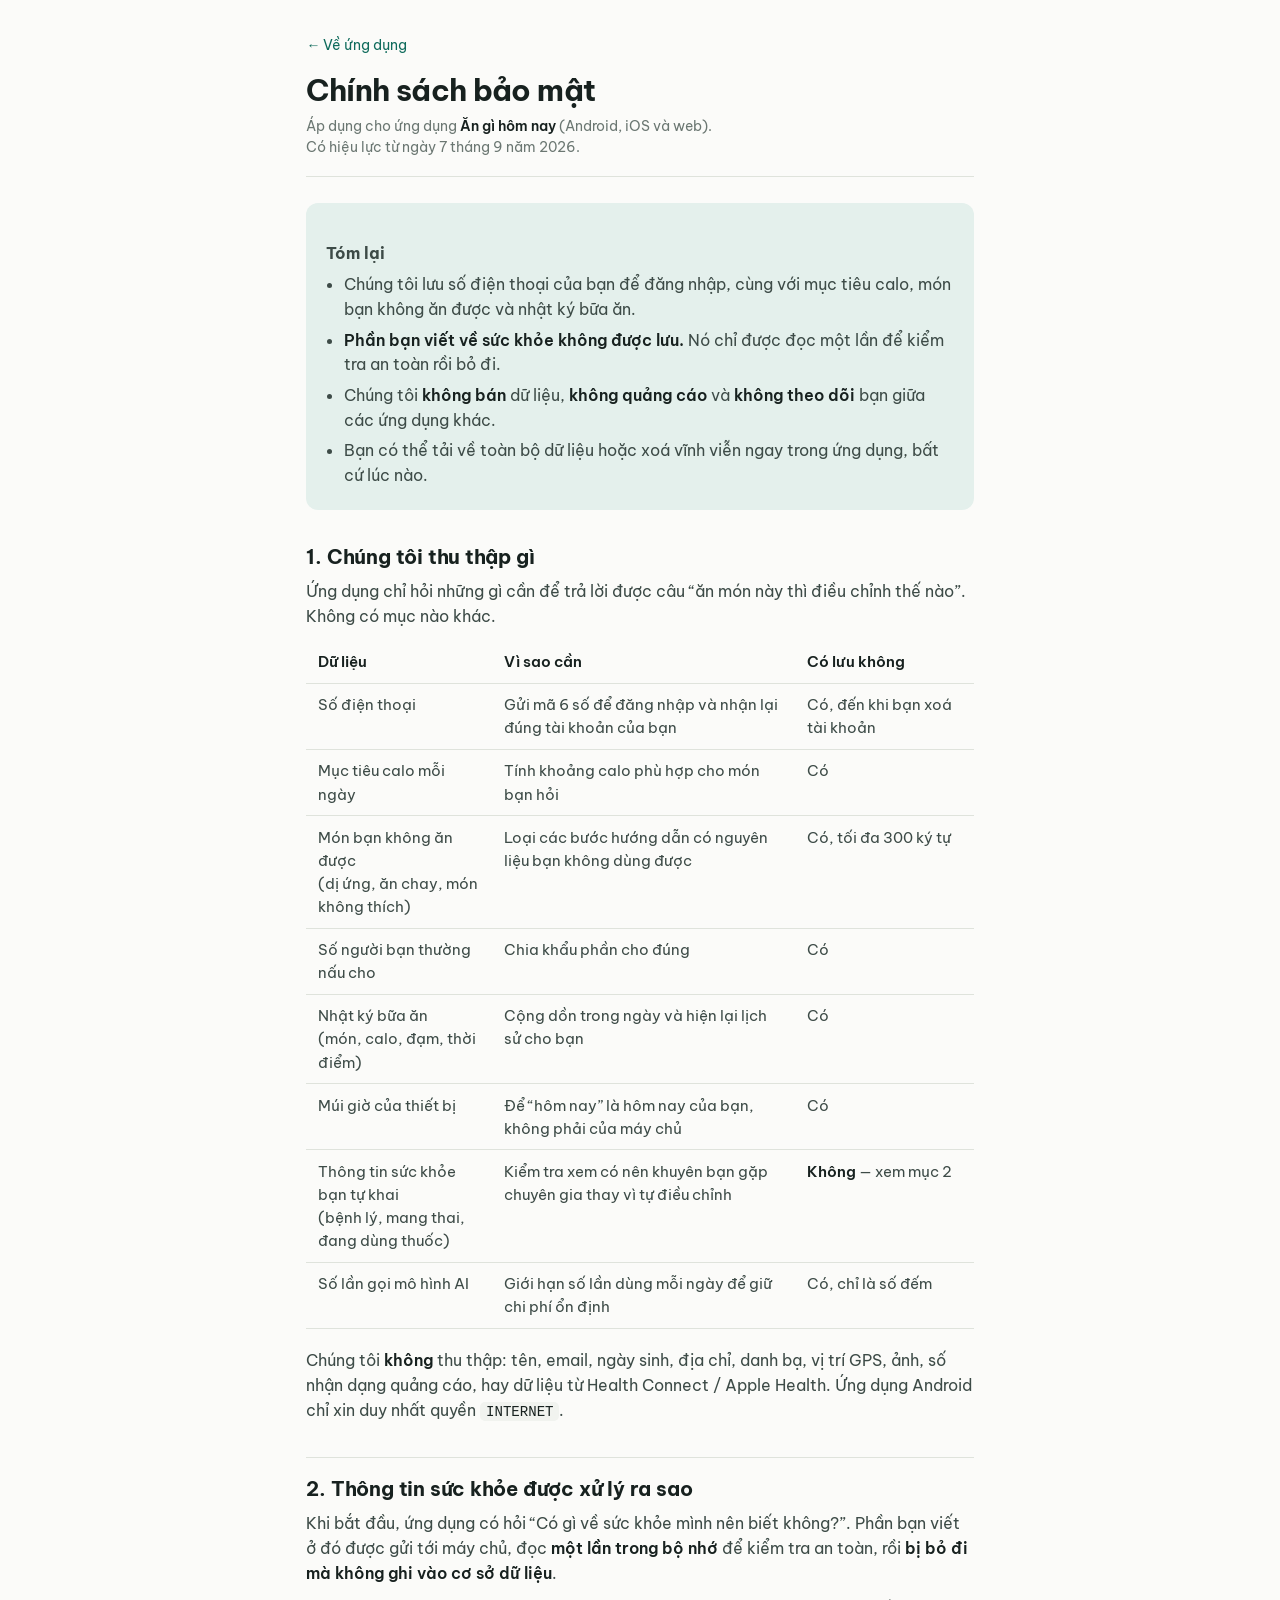
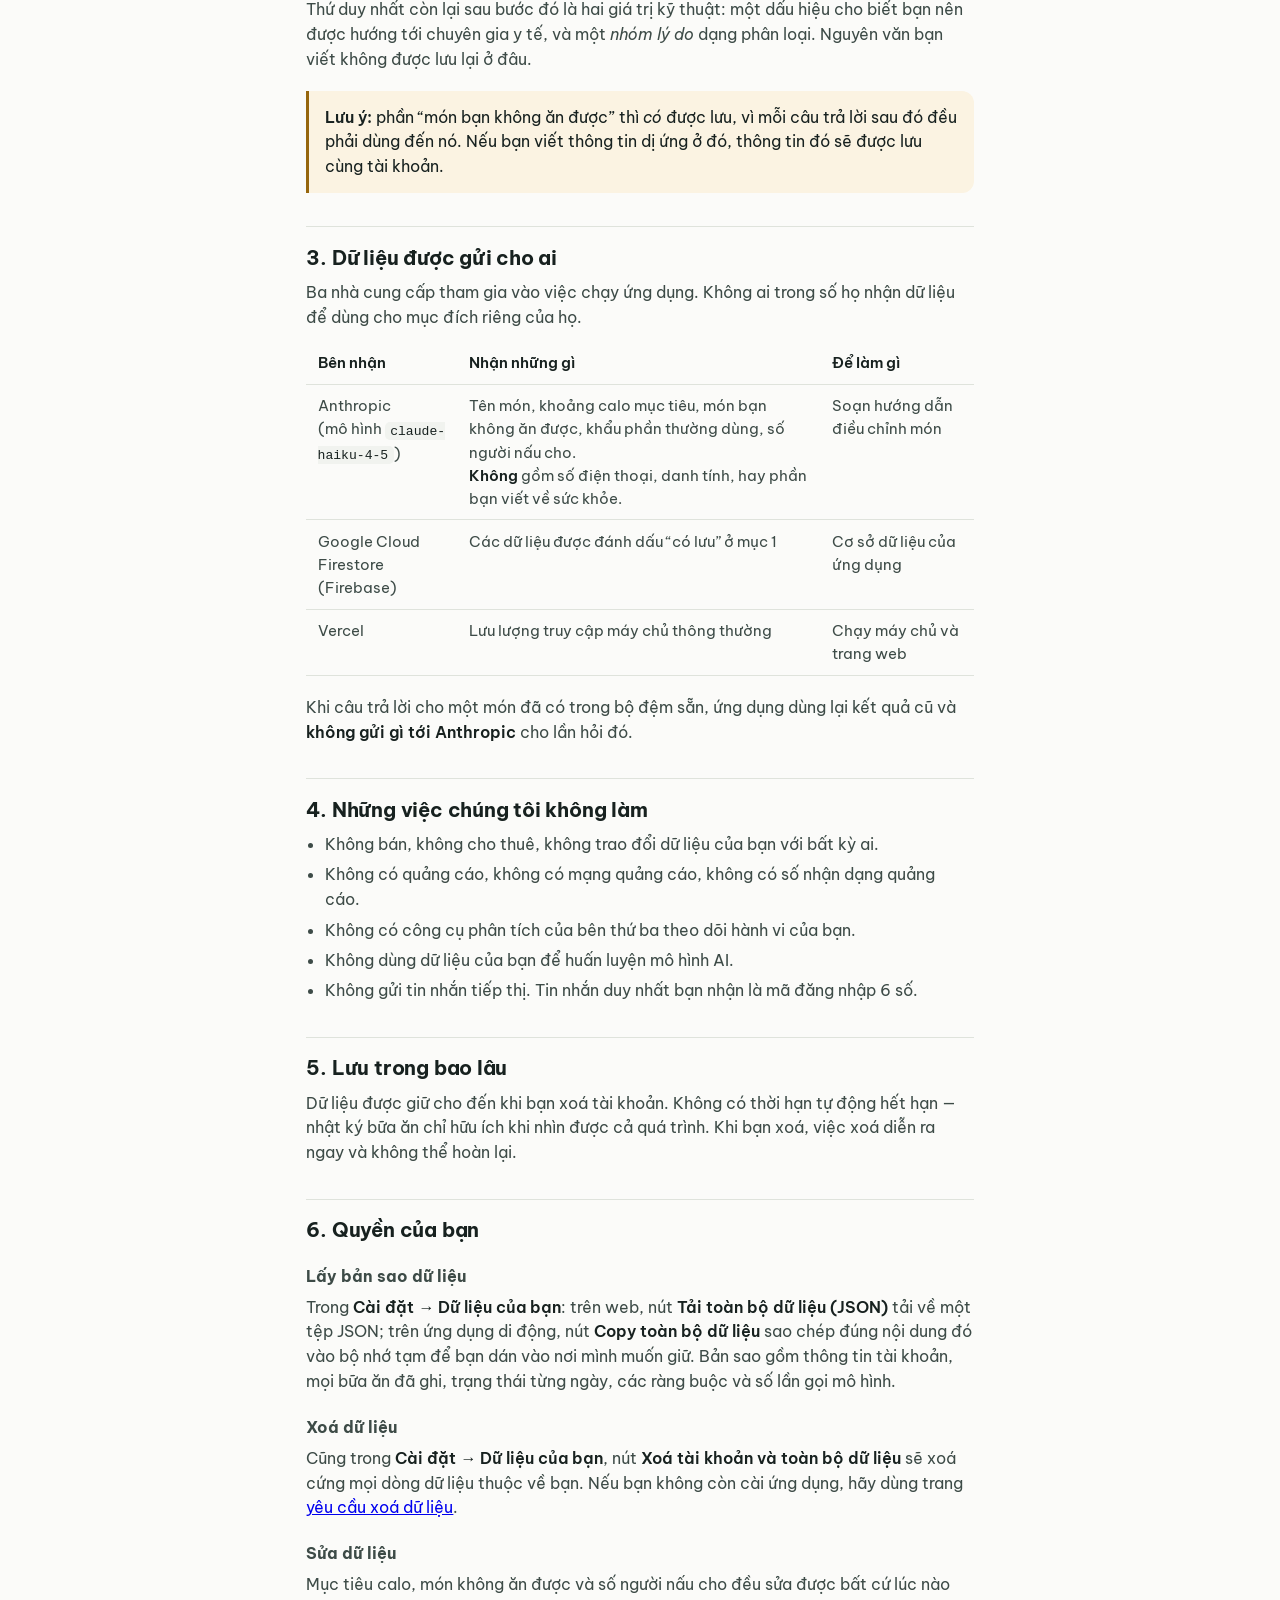
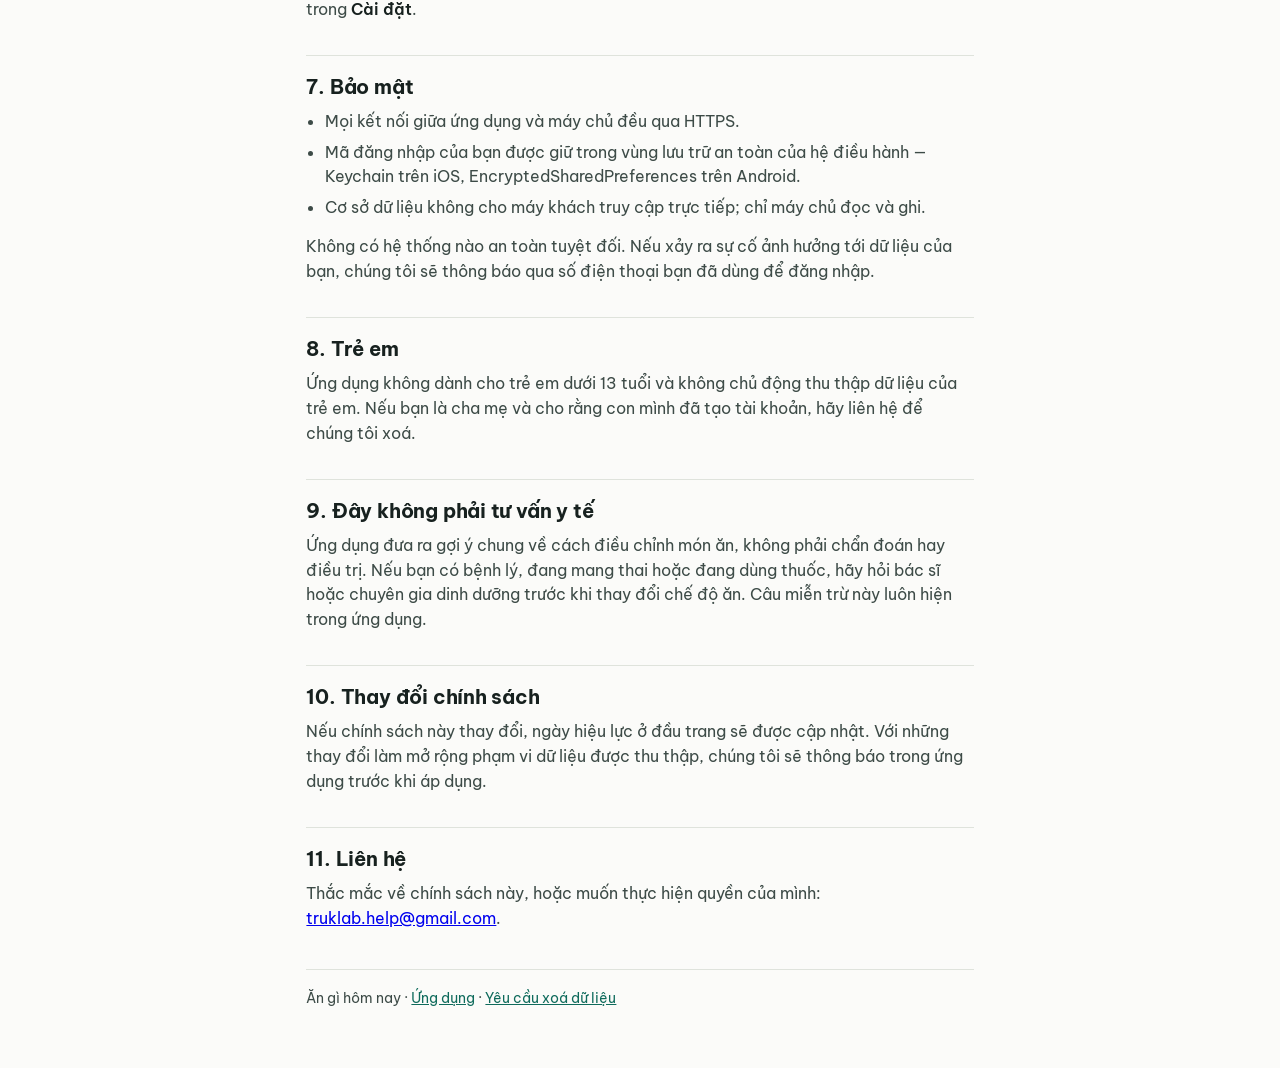
==== angihomnay/privacy/index.html @ 46d0ea37 "Namespace the legal pages under /angihomnay/ This user site may host pages for more than one app, so" ====
<!DOCTYPE html>
<html lang="vi">
<head>
<meta charset="utf-8">
<meta name="viewport" content="width=device-width, initial-scale=1, viewport-fit=cover">
<meta name="theme-color" content="#0F6B5C">
<title>Chính sách bảo mật — Ăn gì hôm nay</title>
<meta name="description" content="Chính sách bảo mật của ứng dụng Ăn gì hôm nay: dữ liệu nào được thu thập, gửi cho ai, lưu bao lâu, và cách bạn xoá dữ liệu của mình.">
<link rel="preconnect" href="https://fonts.googleapis.com">
<link rel="preconnect" href="https://fonts.gstatic.com" crossorigin>
<link rel="stylesheet" href="https://fonts.googleapis.com/css2?family=Be+Vietnam+Pro:wght@400;500;600;700&display=swap">
<link rel="stylesheet" href="/angihomnay/legal.css">
</head>
<body>

<main class="doc">

  <header>
    <a class="back" href="https://angihomnay-frontend.vercel.app/">← Về ứng dụng</a>
    <h1>Chính sách bảo mật</h1>
    <p class="updated">Áp dụng cho ứng dụng <strong>Ăn gì hôm nay</strong> (Android, iOS và web).<br>
    Có hiệu lực từ ngày 7 tháng 9 năm 2026.</p>
  </header>

  <div class="summary">
    <h3>Tóm lại</h3>
    <ul>
      <li>Chúng tôi lưu số điện thoại của bạn để đăng nhập, cùng với mục tiêu calo, món bạn không ăn được và nhật ký bữa ăn.</li>
      <li><strong>Phần bạn viết về sức khỏe không được lưu.</strong> Nó chỉ được đọc một lần để kiểm tra an toàn rồi bỏ đi.</li>
      <li>Chúng tôi <strong>không bán</strong> dữ liệu, <strong>không quảng cáo</strong> và <strong>không theo dõi</strong> bạn giữa các ứng dụng khác.</li>
      <li>Bạn có thể tải về toàn bộ dữ liệu hoặc xoá vĩnh viễn ngay trong ứng dụng, bất cứ lúc nào.</li>
    </ul>
  </div>

  <h2>1. Chúng tôi thu thập gì</h2>

  <p>Ứng dụng chỉ hỏi những gì cần để trả lời được câu “ăn món này thì điều chỉnh thế nào”. Không có mục nào khác.</p>

  <div class="table-wrap">
  <table>
    <thead>
      <tr><th>Dữ liệu</th><th>Vì sao cần</th><th>Có lưu không</th></tr>
    </thead>
    <tbody>
      <tr>
        <td>Số điện thoại</td>
        <td>Gửi mã 6 số để đăng nhập và nhận lại đúng tài khoản của bạn</td>
        <td>Có, đến khi bạn xoá tài khoản</td>
      </tr>
      <tr>
        <td>Mục tiêu calo mỗi ngày</td>
        <td>Tính khoảng calo phù hợp cho món bạn hỏi</td>
        <td>Có</td>
      </tr>
      <tr>
        <td>Món bạn không ăn được<br>(dị ứng, ăn chay, món không thích)</td>
        <td>Loại các bước hướng dẫn có nguyên liệu bạn không dùng được</td>
        <td>Có, tối đa 300 ký tự</td>
      </tr>
      <tr>
        <td>Số người bạn thường nấu cho</td>
        <td>Chia khẩu phần cho đúng</td>
        <td>Có</td>
      </tr>
      <tr>
        <td>Nhật ký bữa ăn<br>(món, calo, đạm, thời điểm)</td>
        <td>Cộng dồn trong ngày và hiện lại lịch sử cho bạn</td>
        <td>Có</td>
      </tr>
      <tr>
        <td>Múi giờ của thiết bị</td>
        <td>Để “hôm nay” là hôm nay của bạn, không phải của máy chủ</td>
        <td>Có</td>
      </tr>
      <tr>
        <td>Thông tin sức khỏe bạn tự khai<br>(bệnh lý, mang thai, đang dùng thuốc)</td>
        <td>Kiểm tra xem có nên khuyên bạn gặp chuyên gia thay vì tự điều chỉnh</td>
        <td><strong>Không</strong> — xem mục 2</td>
      </tr>
      <tr>
        <td>Số lần gọi mô hình AI</td>
        <td>Giới hạn số lần dùng mỗi ngày để giữ chi phí ổn định</td>
        <td>Có, chỉ là số đếm</td>
      </tr>
    </tbody>
  </table>
  </div>

  <p>Chúng tôi <strong>không</strong> thu thập: tên, email, ngày sinh, địa chỉ, danh bạ, vị trí GPS, ảnh, số nhận dạng quảng cáo, hay dữ liệu từ Health Connect / Apple Health. Ứng dụng Android chỉ xin duy nhất quyền <code>INTERNET</code>.</p>

  <h2>2. Thông tin sức khỏe được xử lý ra sao</h2>

  <p>Khi bắt đầu, ứng dụng có hỏi “Có gì về sức khỏe mình nên biết không?”. Phần bạn viết ở đó được gửi tới máy chủ, đọc <strong>một lần trong bộ nhớ</strong> để kiểm tra an toàn, rồi <strong>bị bỏ đi mà không ghi vào cơ sở dữ liệu</strong>.</p>

  <p>Thứ duy nhất còn lại sau bước đó là hai giá trị kỹ thuật: một dấu hiệu cho biết bạn nên được hướng tới chuyên gia y tế, và một <em>nhóm lý do</em> dạng phân loại. Nguyên văn bạn viết không được lưu lại ở đâu.</p>

  <div class="note">
    <p><strong>Lưu ý:</strong> phần “món bạn không ăn được” thì <em>có</em> được lưu, vì mỗi câu trả lời sau đó đều phải dùng đến nó. Nếu bạn viết thông tin dị ứng ở đó, thông tin đó sẽ được lưu cùng tài khoản.</p>
  </div>

  <h2>3. Dữ liệu được gửi cho ai</h2>

  <p>Ba nhà cung cấp tham gia vào việc chạy ứng dụng. Không ai trong số họ nhận dữ liệu để dùng cho mục đích riêng của họ.</p>

  <div class="table-wrap">
  <table>
    <thead>
      <tr><th>Bên nhận</th><th>Nhận những gì</th><th>Để làm gì</th></tr>
    </thead>
    <tbody>
      <tr>
        <td>Anthropic<br>(mô hình <code>claude-haiku-4-5</code>)</td>
        <td>Tên món, khoảng calo mục tiêu, món bạn không ăn được, khẩu phần thường dùng, số người nấu cho.<br><strong>Không</strong> gồm số điện thoại, danh tính, hay phần bạn viết về sức khỏe.</td>
        <td>Soạn hướng dẫn điều chỉnh món</td>
      </tr>
      <tr>
        <td>Google Cloud Firestore<br>(Firebase)</td>
        <td>Các dữ liệu được đánh dấu “có lưu” ở mục 1</td>
        <td>Cơ sở dữ liệu của ứng dụng</td>
      </tr>
      <tr>
        <td>Vercel</td>
        <td>Lưu lượng truy cập máy chủ thông thường</td>
        <td>Chạy máy chủ và trang web</td>
      </tr>
    </tbody>
  </table>
  </div>

  <p>Khi câu trả lời cho một món đã có trong bộ đệm sẵn, ứng dụng dùng lại kết quả cũ và <strong>không gửi gì tới Anthropic</strong> cho lần hỏi đó.</p>

  <h2>4. Những việc chúng tôi không làm</h2>

  <ul>
    <li>Không bán, không cho thuê, không trao đổi dữ liệu của bạn với bất kỳ ai.</li>
    <li>Không có quảng cáo, không có mạng quảng cáo, không có số nhận dạng quảng cáo.</li>
    <li>Không có công cụ phân tích của bên thứ ba theo dõi hành vi của bạn.</li>
    <li>Không dùng dữ liệu của bạn để huấn luyện mô hình AI.</li>
    <li>Không gửi tin nhắn tiếp thị. Tin nhắn duy nhất bạn nhận là mã đăng nhập 6 số.</li>
  </ul>

  <h2>5. Lưu trong bao lâu</h2>

  <p>Dữ liệu được giữ cho đến khi bạn xoá tài khoản. Không có thời hạn tự động hết hạn — nhật ký bữa ăn chỉ hữu ích khi nhìn được cả quá trình. Khi bạn xoá, việc xoá diễn ra ngay và không thể hoàn lại.</p>

  <h2>6. Quyền của bạn</h2>

  <h3>Lấy bản sao dữ liệu</h3>
  <p>Trong <strong>Cài đặt → Dữ liệu của bạn</strong>: trên web, nút <strong>Tải toàn bộ dữ liệu (JSON)</strong> tải về một tệp JSON; trên ứng dụng di động, nút <strong>Copy toàn bộ dữ liệu</strong> sao chép đúng nội dung đó vào bộ nhớ tạm để bạn dán vào nơi mình muốn giữ. Bản sao gồm thông tin tài khoản, mọi bữa ăn đã ghi, trạng thái từng ngày, các ràng buộc và số lần gọi mô hình.</p>

  <h3>Xoá dữ liệu</h3>
  <p>Cũng trong <strong>Cài đặt → Dữ liệu của bạn</strong>, nút <strong>Xoá tài khoản và toàn bộ dữ liệu</strong> sẽ xoá cứng mọi dòng dữ liệu thuộc về bạn. Nếu bạn không còn cài ứng dụng, hãy dùng trang <a href="/angihomnay/data-deletion/">yêu cầu xoá dữ liệu</a>.</p>

  <h3>Sửa dữ liệu</h3>
  <p>Mục tiêu calo, món không ăn được và số người nấu cho đều sửa được bất cứ lúc nào trong <strong>Cài đặt</strong>.</p>

  <h2>7. Bảo mật</h2>

  <ul>
    <li>Mọi kết nối giữa ứng dụng và máy chủ đều qua HTTPS.</li>
    <li>Mã đăng nhập của bạn được giữ trong vùng lưu trữ an toàn của hệ điều hành — Keychain trên iOS, EncryptedSharedPreferences trên Android.</li>
    <li>Cơ sở dữ liệu không cho máy khách truy cập trực tiếp; chỉ máy chủ đọc và ghi.</li>
  </ul>

  <p>Không có hệ thống nào an toàn tuyệt đối. Nếu xảy ra sự cố ảnh hưởng tới dữ liệu của bạn, chúng tôi sẽ thông báo qua số điện thoại bạn đã dùng để đăng nhập.</p>

  <h2>8. Trẻ em</h2>

  <p>Ứng dụng không dành cho trẻ em dưới 13 tuổi và không chủ động thu thập dữ liệu của trẻ em. Nếu bạn là cha mẹ và cho rằng con mình đã tạo tài khoản, hãy liên hệ để chúng tôi xoá.</p>

  <h2>9. Đây không phải tư vấn y tế</h2>

  <p>Ứng dụng đưa ra gợi ý chung về cách điều chỉnh món ăn, không phải chẩn đoán hay điều trị. Nếu bạn có bệnh lý, đang mang thai hoặc đang dùng thuốc, hãy hỏi bác sĩ hoặc chuyên gia dinh dưỡng trước khi thay đổi chế độ ăn. Câu miễn trừ này luôn hiện trong ứng dụng.</p>

  <h2>10. Thay đổi chính sách</h2>

  <p>Nếu chính sách này thay đổi, ngày hiệu lực ở đầu trang sẽ được cập nhật. Với những thay đổi làm mở rộng phạm vi dữ liệu được thu thập, chúng tôi sẽ thông báo trong ứng dụng trước khi áp dụng.</p>

  <h2>11. Liên hệ</h2>

  <p>Thắc mắc về chính sách này, hoặc muốn thực hiện quyền của mình: <a href="mailto:truklab.help@gmail.com">truklab.help@gmail.com</a>.</p>

  <footer>
    <p>Ăn gì hôm nay · <a href="https://angihomnay-frontend.vercel.app/">Ứng dụng</a> · <a href="/angihomnay/data-deletion/">Yêu cầu xoá dữ liệu</a></p>
  </footer>

</main>

</body>
</html>
---- angihomnay/legal.css ----
/* Ăn gì hôm nay — legal pages on GitHub Pages.
   Self-contained: the tokens, base and type rules are copied from the
   app's styles.css so these pages do not depend on the app being up. */

:root {
  --ground: #FBFBF9;
  --surface: #FFFFFF;
  --surface-2: #F1F3EF;
  --ink: #17211F;
  --ink-soft: #3D4B47;
  --ink-mute: #6B7772;
  --rule: #DFE3DC;
  --accent: #0F6B5C;
  --accent-ink: #FFFFFF;
  --accent-soft: #E4F0EC;
  --warn: #96660D;
  --warn-soft: #FBF3E2;
  --danger: #A8322A;
  --danger-soft: #F9EBE9;
  --radius: 12px;
  --f: "Be Vietnam Pro", -apple-system, BlinkMacSystemFont, "Segoe UI", Roboto, sans-serif;
}

@media (prefers-color-scheme: dark) {
  :root:not([data-theme="light"]) {
    --ground: #101615;
    --surface: #18201F;
    --surface-2: #202A28;
    --ink: #E7EDEA;
    --ink-soft: #B4C0BB;
    --ink-mute: #86928D;
    --rule: #2B3634;
    --accent: #4FBFA8;
    --accent-ink: #0B1413;
    --accent-soft: #15302B;
    --warn: #D9A945;
    --warn-soft: #2A2214;
    --danger: #E48C82;
    --danger-soft: #2E1B19;
  }
}

:root[data-theme="dark"] {
  --ground: #101615;
  --surface: #18201F;
  --surface-2: #202A28;
  --ink: #E7EDEA;
  --ink-soft: #B4C0BB;
  --ink-mute: #86928D;
  --rule: #2B3634;
  --accent: #4FBFA8;
  --accent-ink: #0B1413;
  --accent-soft: #15302B;
  --warn: #D9A945;
  --warn-soft: #2A2214;
  --danger: #E48C82;
  --danger-soft: #2E1B19;
}

* { box-sizing: border-box; }

body {
  margin: 0;
  background: var(--ground);
  color: var(--ink);
  font-family: var(--f);
  font-size: 16px;
  line-height: 1.55;
  -webkit-font-smoothing: antialiased;
  -webkit-text-size-adjust: 100%;
}

h1 { font-size: 1.9rem; line-height: 1.15; margin: 0 0 .5rem; letter-spacing: -.02em; }
h2 { font-size: 1.28rem; line-height: 1.25; margin: 0 0 .35rem; letter-spacing: -.01em; }
h3 { font-size: 1rem; margin: 0 0 .5rem; }
p  { margin: 0 0 .75rem; }

/* Layout for the standalone legal pages (/privacy, /data-deletion).
   Tokens, type and dark mode all come from styles.css; this only adds the
   reading column and the few prose elements the app itself never needed. */

.doc {
  max-width: 44rem;
  margin: 0 auto;
  padding: 2rem 1.15rem calc(3rem + env(safe-area-inset-bottom));
}

.doc header { border-bottom: 1px solid var(--rule); padding-bottom: 1.1rem; margin-bottom: 1.6rem; }
.doc .back { display: inline-block; font-size: .87rem; color: var(--accent); text-decoration: none; margin-bottom: 1rem; }
.doc .back:hover { text-decoration: underline; }
.doc .updated { color: var(--ink-mute); font-size: .87rem; margin: 0; }

.doc h2 {
  margin: 2.1rem 0 .6rem;
  padding-top: 1.1rem;
  border-top: 1px solid var(--rule);
}
.doc h2:first-of-type { border-top: 0; padding-top: 0; }
.doc h3 { margin: 1.3rem 0 .4rem; color: var(--ink-soft); }
.doc p, .doc li { color: var(--ink-soft); }
.doc strong { color: var(--ink); font-weight: 600; }

.doc ul { margin: 0 0 .9rem; padding-left: 1.15rem; }
.doc li { margin-bottom: .35rem; }

.doc .summary {
  background: var(--accent-soft);
  border-radius: var(--radius);
  padding: 1.1rem 1.2rem .5rem;
  margin-bottom: 1.8rem;
}
.doc .summary p:last-child { margin-bottom: .75rem; }

.doc .note {
  background: var(--warn-soft);
  border-left: 3px solid var(--warn);
  border-radius: 0 var(--radius) var(--radius) 0;
  padding: .85rem 1rem .1rem;
  margin: 1.2rem 0;
}
.doc .note p { color: var(--ink); }

.doc .table-wrap { overflow-x: auto; margin: 0 0 1.2rem; }
.doc table { border-collapse: collapse; width: 100%; font-size: .93rem; min-width: 22rem; }
.doc th, .doc td { text-align: left; vertical-align: top; padding: .6rem .7rem; border-bottom: 1px solid var(--rule); }
.doc th { color: var(--ink); font-weight: 600; white-space: nowrap; }
.doc td { color: var(--ink-soft); }

.doc code {
  background: var(--surface-2);
  border-radius: 5px;
  padding: .1rem .35rem;
  font-size: .88em;
  color: var(--ink);
}

.doc footer { margin-top: 2.4rem; padding-top: 1.1rem; border-top: 1px solid var(--rule); color: var(--ink-mute); font-size: .87rem; }
.doc footer a { color: var(--accent); }
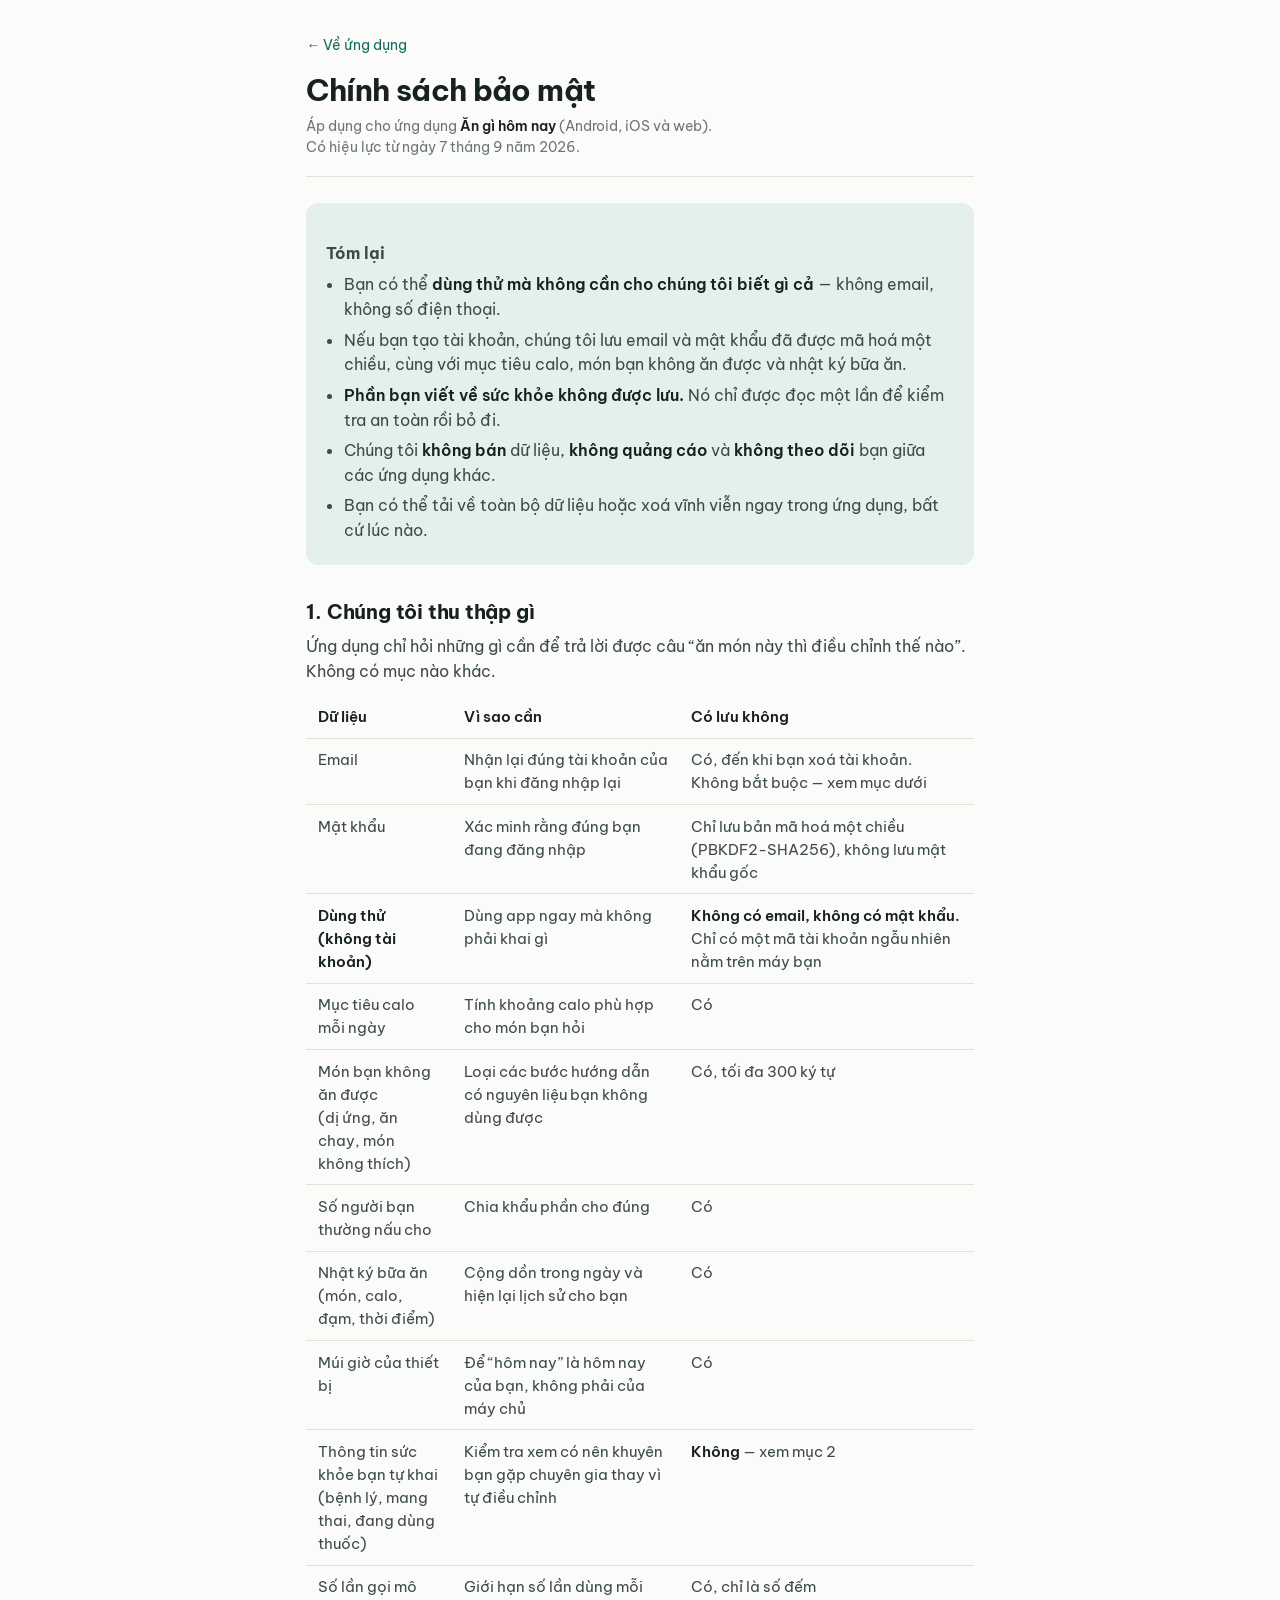
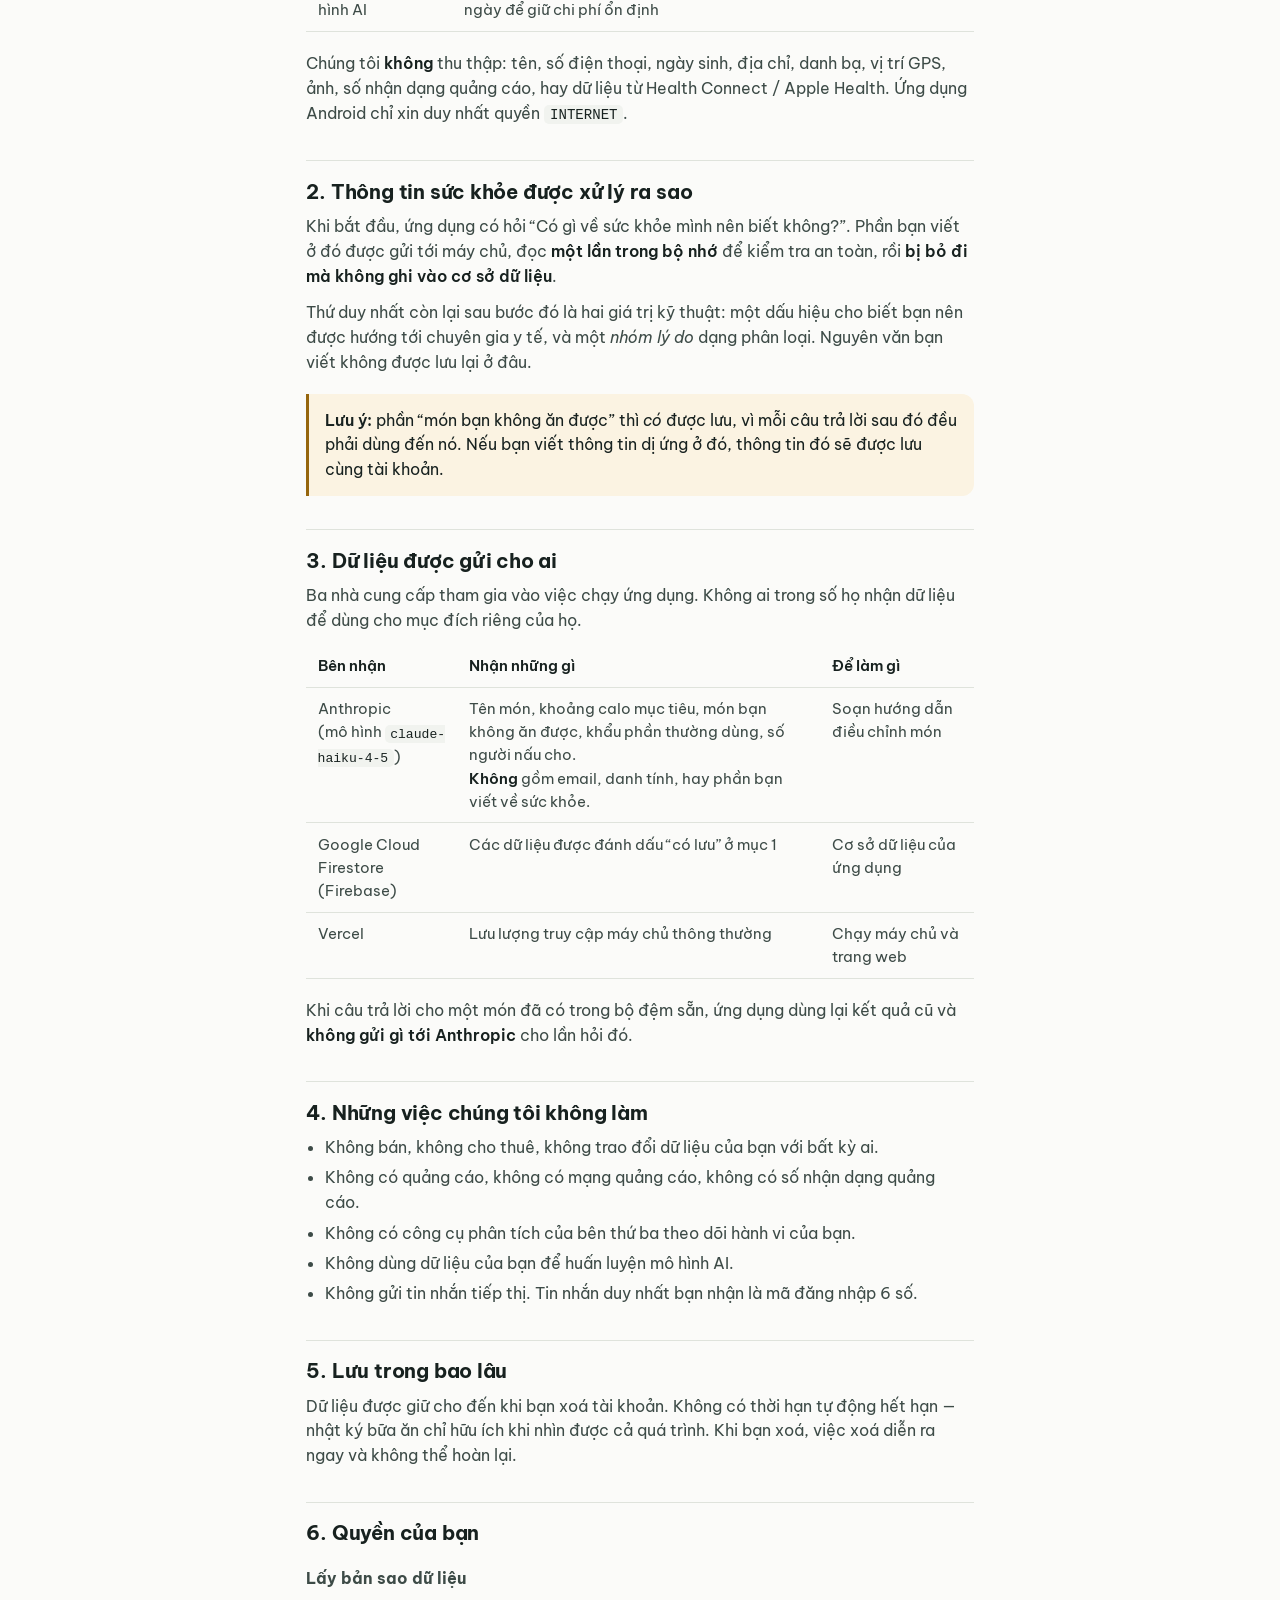
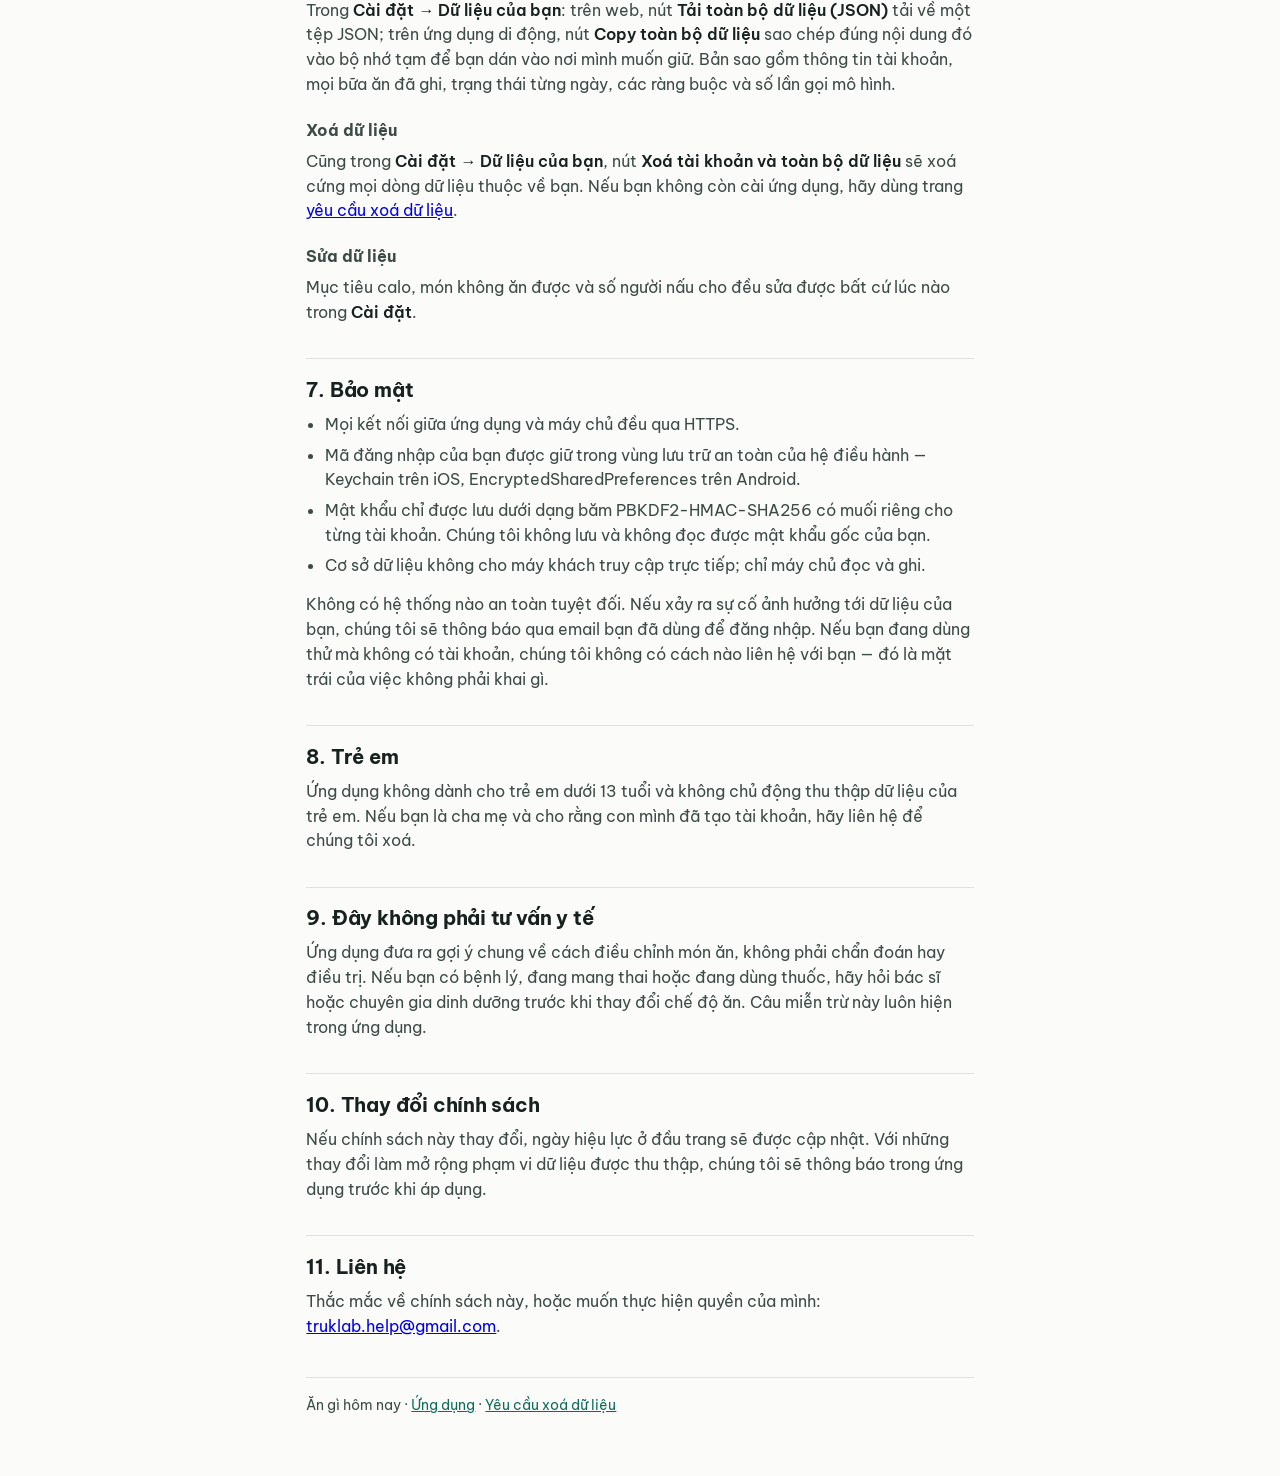
==== commit 4f898f40: "Update the policy for guest and email accounts Sign-in is no longer a phone number and an SMS code. " ====
--- a/angihomnay/privacy/index.html
+++ b/angihomnay/privacy/index.html
@@ -25,7 +25,8 @@
   <div class="summary">
     <h3>Tóm lại</h3>
     <ul>
-      <li>Chúng tôi lưu số điện thoại của bạn để đăng nhập, cùng với mục tiêu calo, món bạn không ăn được và nhật ký bữa ăn.</li>
+      <li>Bạn có thể <strong>dùng thử mà không cần cho chúng tôi biết gì cả</strong> — không email, không số điện thoại.</li>
+      <li>Nếu bạn tạo tài khoản, chúng tôi lưu email và mật khẩu đã được mã hoá một chiều, cùng với mục tiêu calo, món bạn không ăn được và nhật ký bữa ăn.</li>
       <li><strong>Phần bạn viết về sức khỏe không được lưu.</strong> Nó chỉ được đọc một lần để kiểm tra an toàn rồi bỏ đi.</li>
       <li>Chúng tôi <strong>không bán</strong> dữ liệu, <strong>không quảng cáo</strong> và <strong>không theo dõi</strong> bạn giữa các ứng dụng khác.</li>
       <li>Bạn có thể tải về toàn bộ dữ liệu hoặc xoá vĩnh viễn ngay trong ứng dụng, bất cứ lúc nào.</li>
@@ -43,9 +44,19 @@
     </thead>
     <tbody>
       <tr>
-        <td>Số điện thoại</td>
-        <td>Gửi mã 6 số để đăng nhập và nhận lại đúng tài khoản của bạn</td>
-        <td>Có, đến khi bạn xoá tài khoản</td>
+        <td>Email</td>
+        <td>Nhận lại đúng tài khoản của bạn khi đăng nhập lại</td>
+        <td>Có, đến khi bạn xoá tài khoản. Không bắt buộc — xem mục dưới</td>
+      </tr>
+      <tr>
+        <td>Mật khẩu</td>
+        <td>Xác minh rằng đúng bạn đang đăng nhập</td>
+        <td>Chỉ lưu bản mã hoá một chiều (PBKDF2-SHA256), không lưu mật khẩu gốc</td>
+      </tr>
+      <tr>
+        <td><strong>Dùng thử (không tài khoản)</strong></td>
+        <td>Dùng app ngay mà không phải khai gì</td>
+        <td><strong>Không có email, không có mật khẩu.</strong> Chỉ có một mã tài khoản ngẫu nhiên nằm trên máy bạn</td>
       </tr>
       <tr>
         <td>Mục tiêu calo mỗi ngày</td>
@@ -86,7 +97,7 @@
   </table>
   </div>
 
-  <p>Chúng tôi <strong>không</strong> thu thập: tên, email, ngày sinh, địa chỉ, danh bạ, vị trí GPS, ảnh, số nhận dạng quảng cáo, hay dữ liệu từ Health Connect / Apple Health. Ứng dụng Android chỉ xin duy nhất quyền <code>INTERNET</code>.</p>
+  <p>Chúng tôi <strong>không</strong> thu thập: tên, số điện thoại, ngày sinh, địa chỉ, danh bạ, vị trí GPS, ảnh, số nhận dạng quảng cáo, hay dữ liệu từ Health Connect / Apple Health. Ứng dụng Android chỉ xin duy nhất quyền <code>INTERNET</code>.</p>
 
   <h2>2. Thông tin sức khỏe được xử lý ra sao</h2>
 
@@ -110,7 +121,7 @@
     <tbody>
       <tr>
         <td>Anthropic<br>(mô hình <code>claude-haiku-4-5</code>)</td>
-        <td>Tên món, khoảng calo mục tiêu, món bạn không ăn được, khẩu phần thường dùng, số người nấu cho.<br><strong>Không</strong> gồm số điện thoại, danh tính, hay phần bạn viết về sức khỏe.</td>
+        <td>Tên món, khoảng calo mục tiêu, món bạn không ăn được, khẩu phần thường dùng, số người nấu cho.<br><strong>Không</strong> gồm email, danh tính, hay phần bạn viết về sức khỏe.</td>
         <td>Soạn hướng dẫn điều chỉnh món</td>
       </tr>
       <tr>
@@ -159,10 +170,11 @@
   <ul>
     <li>Mọi kết nối giữa ứng dụng và máy chủ đều qua HTTPS.</li>
     <li>Mã đăng nhập của bạn được giữ trong vùng lưu trữ an toàn của hệ điều hành — Keychain trên iOS, EncryptedSharedPreferences trên Android.</li>
+    <li>Mật khẩu chỉ được lưu dưới dạng băm PBKDF2-HMAC-SHA256 có muối riêng cho từng tài khoản. Chúng tôi không lưu và không đọc được mật khẩu gốc của bạn.</li>
     <li>Cơ sở dữ liệu không cho máy khách truy cập trực tiếp; chỉ máy chủ đọc và ghi.</li>
   </ul>
 
-  <p>Không có hệ thống nào an toàn tuyệt đối. Nếu xảy ra sự cố ảnh hưởng tới dữ liệu của bạn, chúng tôi sẽ thông báo qua số điện thoại bạn đã dùng để đăng nhập.</p>
+  <p>Không có hệ thống nào an toàn tuyệt đối. Nếu xảy ra sự cố ảnh hưởng tới dữ liệu của bạn, chúng tôi sẽ thông báo qua email bạn đã dùng để đăng nhập. Nếu bạn đang dùng thử mà không có tài khoản, chúng tôi không có cách nào liên hệ với bạn — đó là mặt trái của việc không phải khai gì.</p>
 
   <h2>8. Trẻ em</h2>
 
